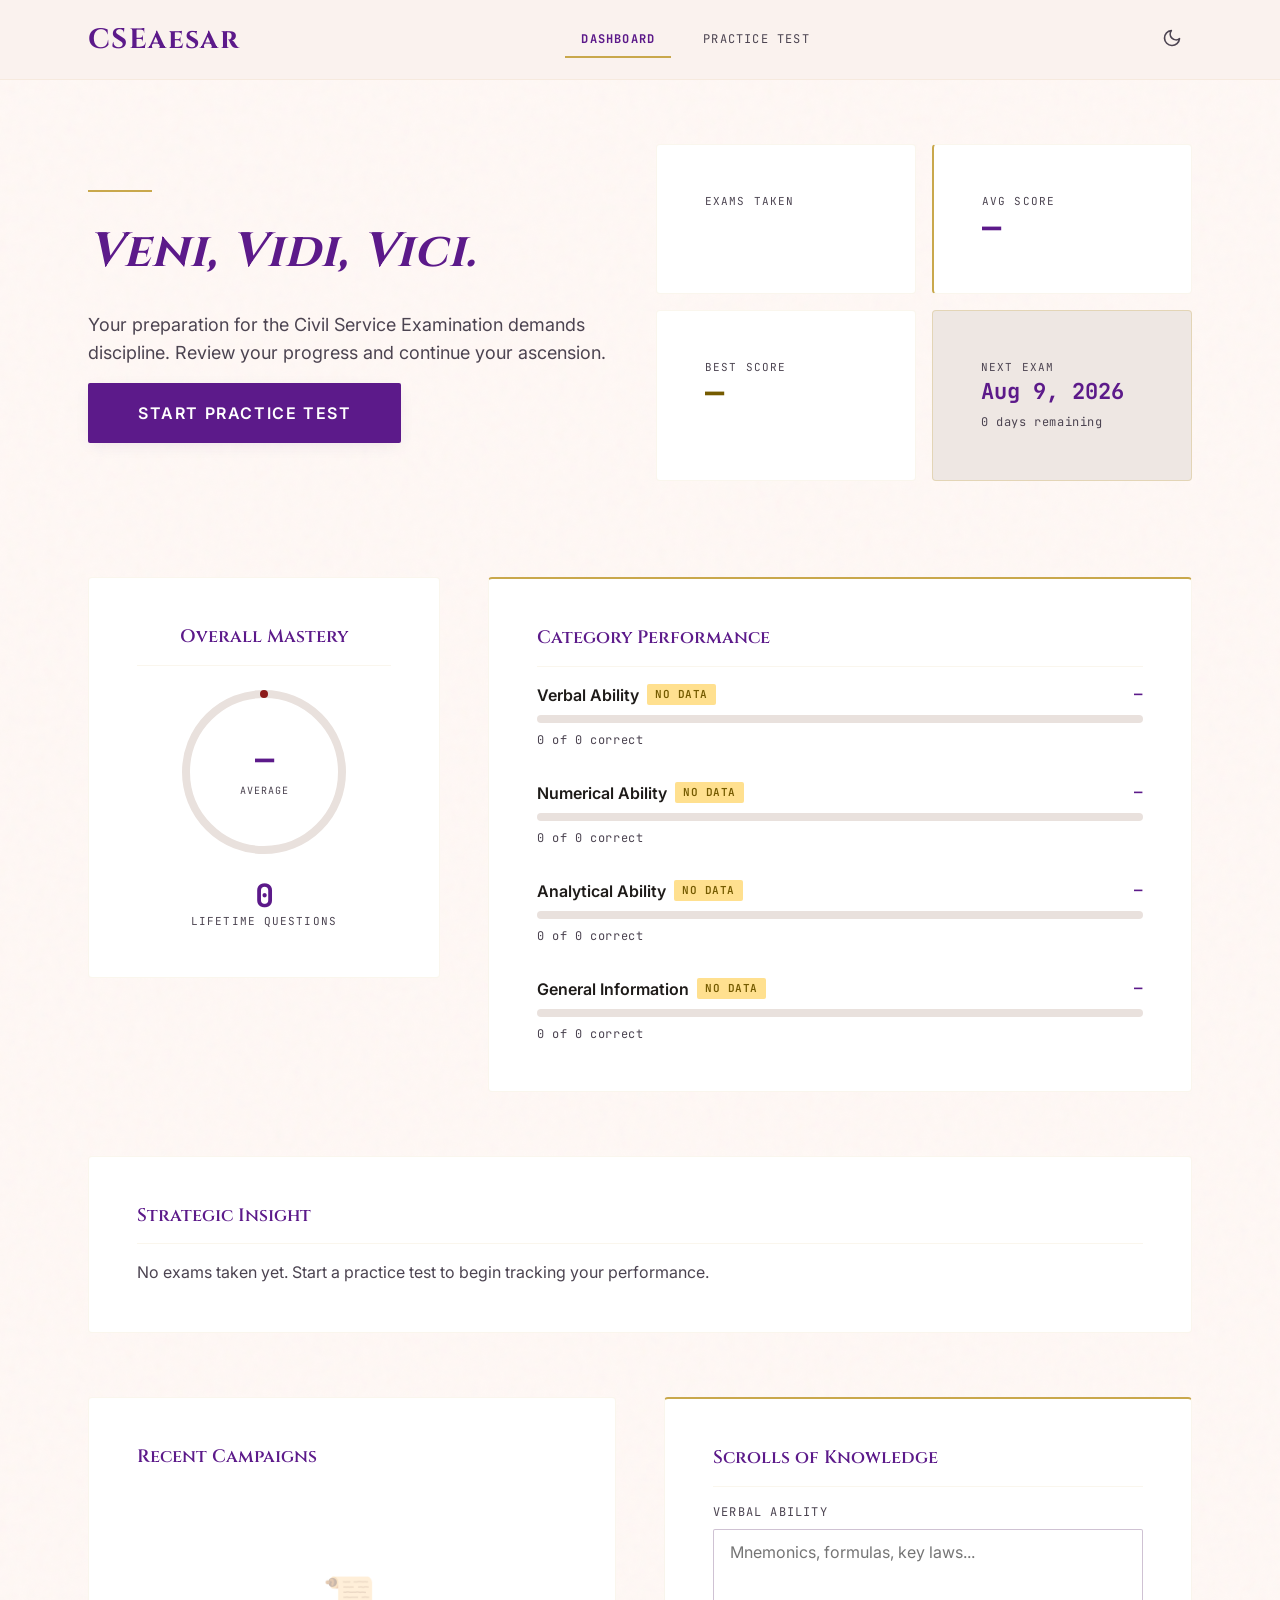
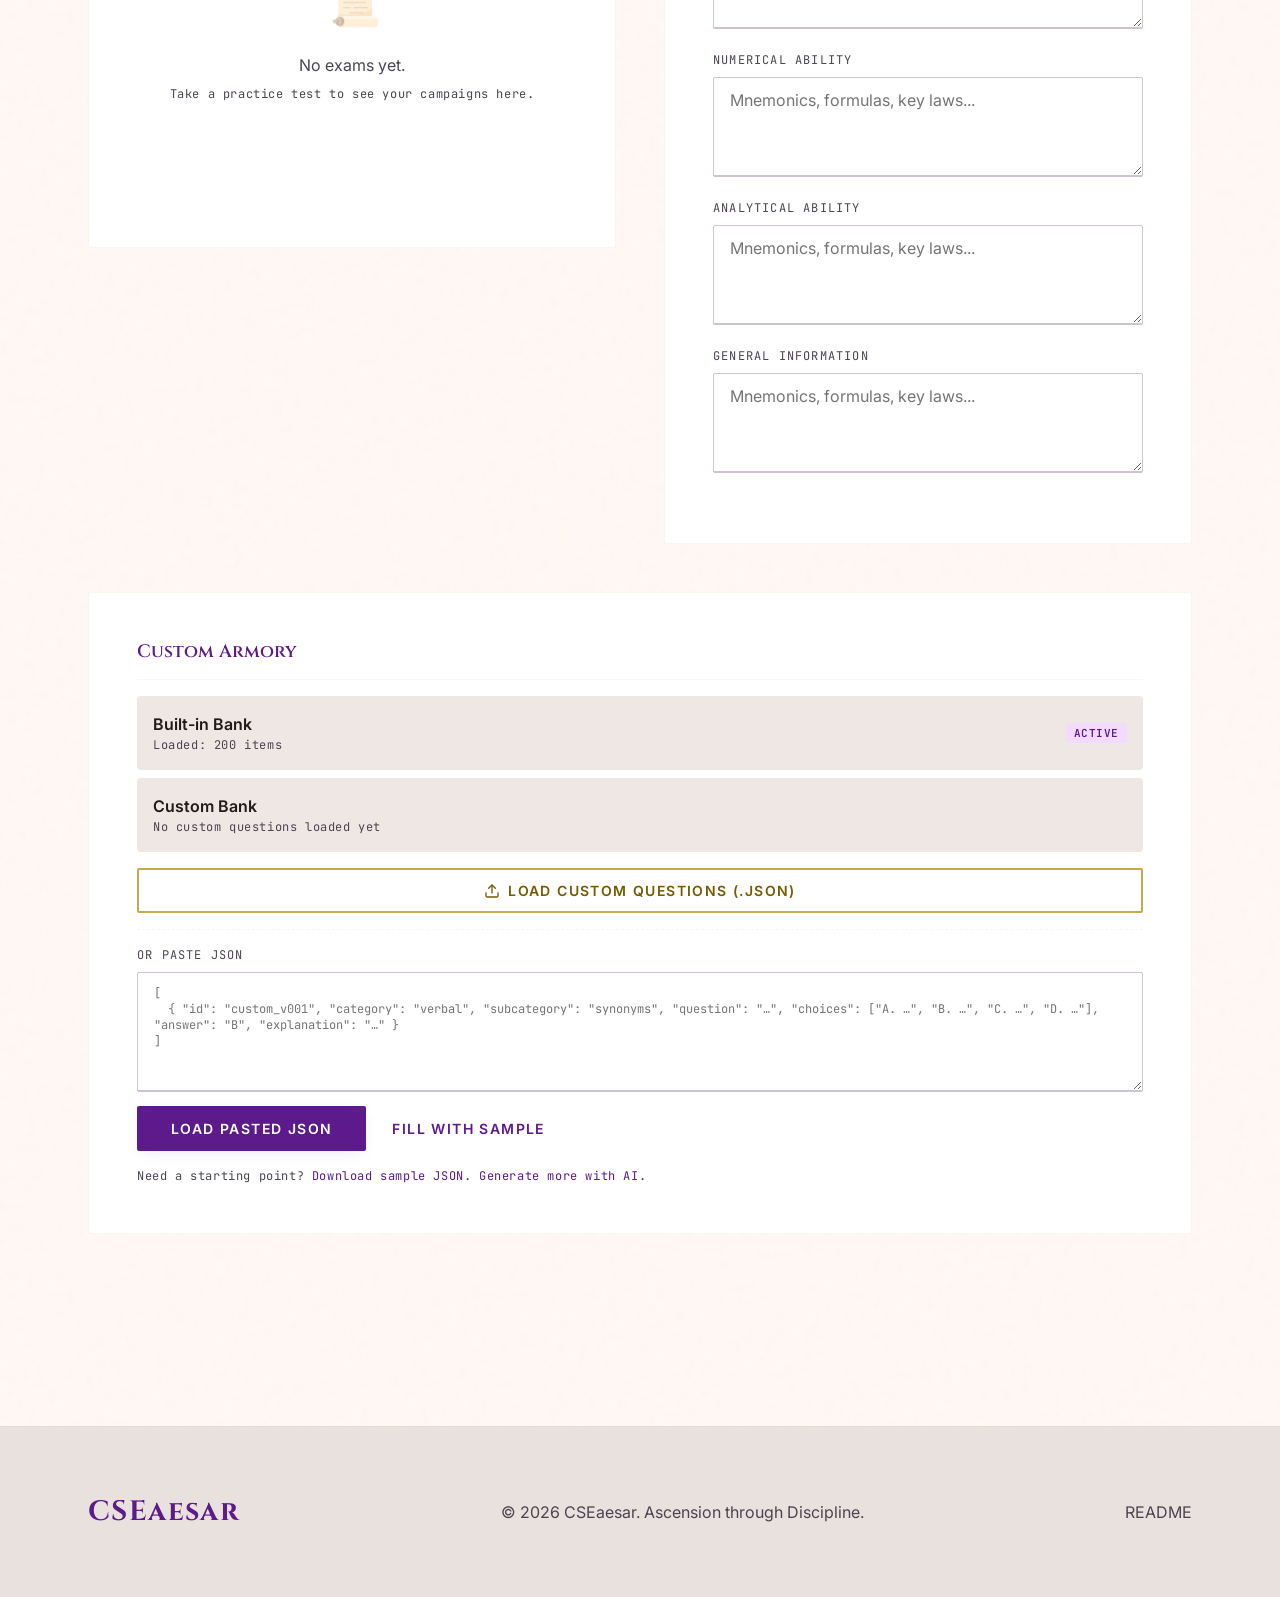
==== index.html @ 045bc3b1 "initialize cse reviewer website" ====
<!DOCTYPE html>
<html lang="en">
<head>
  <meta charset="utf-8">
  <meta name="viewport" content="width=device-width, initial-scale=1.0">
  <title>CSEaesar — Civil Service Exam Reviewer</title>
  <meta name="description" content="CSEaesar — free static reviewer for the Philippine Civil Service Examination (Professional level). 200+ practice items, mock exam with timer, custom question bank, progress tracking.">
  <meta name="theme-color" content="#5c1a8a">
  <meta name="color-scheme" content="light dark">

  <link rel="icon" type="image/svg+xml" href="data:image/svg+xml,%3Csvg xmlns='http://www.w3.org/2000/svg' viewBox='0 0 64 64'%3E%3Crect width='64' height='64' rx='12' fill='%235c1a8a'/%3E%3Ctext x='32' y='46' font-family='Georgia,serif' font-size='42' font-weight='700' fill='%23c9a84c' text-anchor='middle'%3EC%3C/text%3E%3C/svg%3E">

  <link rel="preconnect" href="https://fonts.googleapis.com">
  <link rel="preconnect" href="https://fonts.gstatic.com" crossorigin>
  <link href="https://fonts.googleapis.com/css2?family=Cinzel:wght@400;600;700&family=Inter:wght@400;500;600;700&family=JetBrains+Mono:wght@400;500;700&display=swap" rel="stylesheet">

  <link rel="stylesheet" href="css/style.css">

  <script>
    // Apply theme before paint to avoid flash.
    try {
      var s = JSON.parse(localStorage.getItem('cseasar_settings') || '{}');
      if (s.darkMode) document.documentElement.classList.add('dark');
    } catch (e) {}
  </script>
</head>
<body class="marble-bg">

  <main class="container" style="padding-top: var(--space-10); padding-bottom: var(--space-12);">
    <section id="hero" class="hero" style="margin-bottom: var(--space-12);"></section>

    <section style="margin-bottom: var(--space-10);">
      <div class="dashboard-mid" style="display: grid; grid-template-columns: 1fr; gap: var(--space-8);">
        <div id="mastery"></div>
        <div id="category-bars"></div>
      </div>
    </section>

    <section style="margin-bottom: var(--space-10);" id="recommendations"></section>

    <section>
      <div class="dashboard-bottom" style="display: grid; grid-template-columns: 1fr; gap: var(--space-8);">
        <div id="history"></div>
        <div id="notes"></div>
        <div id="custom-bank"></div>
      </div>
    </section>
  </main>

  <style>
    @media (min-width: 900px) {
      .dashboard-mid { grid-template-columns: 1fr 2fr !important; }
      .dashboard-bottom { grid-template-columns: 1fr 1fr !important; }
      .dashboard-bottom > #history,
      .dashboard-bottom > #notes { grid-column: span 1; }
      .dashboard-bottom > #custom-bank { grid-column: span 2; }
    }
  </style>

  <script src="data/questions.js"></script>
  <script src="js/app.js"></script>
  <script src="js/dashboard.js"></script>
  <noscript>
    <div style="padding: 2rem; text-align: center; font-family: sans-serif;">
      <h1>CSEaesar requires JavaScript</h1>
      <p>Please enable JavaScript to use the reviewer.</p>
    </div>
  </noscript>
</body>
</html>
---- css/style.css ----
/* CSEaesar - Imperial Clarity
 * Design tokens from DESIGN.md (Material 3-style) + PLAN §4 functional colors.
 * Vanilla CSS. No framework. Dark mode via .dark on <html>.
 */

/* =========================================================
   1. DESIGN TOKENS
   ========================================================= */
:root {
  /* Surfaces (light) */
  --surface-dim: #e0d8d5;
  --surface-bright: #fff8f5;
  --surface-lowest: #ffffff;
  --surface-low: #faf2ee;
  --surface: #f4ece8;
  --surface-high: #eee7e3;
  --surface-highest: #e9e1dd;
  --background: #fff8f5;

  /* Surfaces (dark) */
  --surface-dim-dark: #1c1917;
  --surface-lowest-dark: #1f1c1a;
  --surface-low-dark: #25211f;
  --surface-dark: #2a2624;
  --surface-high-dark: #322d2a;
  --surface-highest-dark: #3a342f;
  --background-dark: #16131200;

  /* On-surface */
  --on-surface: #1e1b19;
  --on-surface-variant: #4c4451;
  --on-surface-dark: #ede8df;
  --on-surface-variant-dark: #b6ada5;

  /* Primary - Imperial Purple */
  --primary: #5c1a8a;
  --primary-strong: #41006a;
  --primary-soft: #f3daff;
  --on-primary: #ffffff;
  --primary-tint: #7f41ad;

  /* Secondary - Roman Gold */
  --secondary: #c9a84c;
  --secondary-strong: #755b00;
  --secondary-soft: #ffe08f;
  --on-secondary: #ffffff;
  --on-secondary-dark: #241a00;
  --gold-line: rgba(201, 168, 76, 0.10);
  --gold-line-strong: rgba(201, 168, 76, 0.30);

  /* Outline */
  --outline: #7e7482;
  --outline-variant: #cfc2d3;
  --outline-dark: #6a6062;
  --outline-variant-dark: #4a4348;

  /* Functional (PLAN §4) */
  --pass: #2d7a47;
  --pass-soft: #d6eed8;
  --pass-dark: #3a9e5f;
  --fail: #8b1a1a;
  --fail-soft: #f4d7d7;
  --fail-dark: #b02020;
  --caution: #c47a00;
  --caution-soft: #f8e3b3;
  --caution-dark: #d4920a;

  /* Spacing */
  --space-1: 0.25rem;
  --space-2: 0.5rem;
  --space-3: 0.75rem;
  --space-4: 1rem;
  --space-5: 1.5rem;
  --space-6: 2rem;
  --space-8: 3rem;
  --space-10: 4rem;
  --space-12: 6rem;

  /* Radii */
  --r-sm: 0.125rem;
  --r-md: 0.25rem;
  --r-lg: 0.5rem;

  /* Type */
  --font-display: 'Cinzel', 'Times New Roman', serif;
  --font-body: 'Inter', -apple-system, BlinkMacSystemFont, sans-serif;
  --font-mono: 'JetBrains Mono', 'Courier New', monospace;

  /* Container */
  --container: 1200px;
  --gutter: 24px;
  --margin-m: 16px;
  --margin-d: 48px;

  /* Shadow (used sparingly per DESIGN.md) */
  --shadow-soft: 0 4px 16px -4px rgba(65, 0, 106, 0.10);
  --shadow-strong: 0 8px 24px -6px rgba(65, 0, 106, 0.18);
  --shadow-modal: 0 24px 48px -12px rgba(0, 0, 0, 0.25);
}

.dark {
  --background: #161312;
  --surface-dim: #1c1917;
  --surface-lowest: #1f1c1a;
  --surface-low: #25211f;
  --surface: #2a2624;
  --surface-high: #322d2a;
  --surface-highest: #3a342f;
  --on-surface: #ede8df;
  --on-surface-variant: #b6ada5;
  --outline: #8a8089;
  --outline-variant: #4a4348;
  --primary: #7b3fae;
  --primary-strong: #cf8eff;
  --primary-soft: #2e004d;
  --secondary: #d4af60;
  --secondary-strong: #e6c364;
  --secondary-soft: #584400;
  --on-secondary: #241a00;
  --gold-line: rgba(212, 175, 96, 0.08);
  --gold-line-strong: rgba(212, 175, 96, 0.20);
  --pass: #3a9e5f;
  --fail: #b02020;
  --caution: #d4920a;
}

/* =========================================================
   2. RESET + BASE
   ========================================================= */
*, *::before, *::after { box-sizing: border-box; }
html, body { margin: 0; padding: 0; }
body {
  font-family: var(--font-body);
  font-size: 16px;
  line-height: 1.5;
  color: var(--on-surface);
  background-color: var(--background);
  min-height: 100vh;
  -webkit-font-smoothing: antialiased;
}

h1, h2, h3, h4, h5, h6 { margin: 0; font-weight: 600; line-height: 1.25; }
p { margin: 0; }
button { font-family: inherit; cursor: pointer; border: none; background: none; color: inherit; }
input, select, textarea { font-family: inherit; color: inherit; }
a { color: var(--primary); text-decoration: none; transition: color 0.15s ease; }
a:hover { color: var(--primary-strong); }

/* Focus ring */
:focus-visible {
  outline: 2px solid var(--secondary);
  outline-offset: 2px;
  border-radius: var(--r-sm);
}

/* Marble texture overlay (subtle) */
.marble-bg {
  position: relative;
}
.marble-bg::before {
  content: '';
  position: absolute;
  inset: 0;
  background-image: url("data:image/svg+xml;utf8,<svg viewBox='0 0 200 200' xmlns='http://www.w3.org/2000/svg'><filter id='n'><feTurbulence type='fractalNoise' baseFrequency='0.65' numOctaves='3' stitchTiles='stitch'/></filter><rect width='100%' height='100%' filter='url(%23n)' opacity='0.03'/></svg>");
  pointer-events: none;
  z-index: 0;
}
.marble-bg > * { position: relative; z-index: 1; }

/* =========================================================
   3. LAYOUT
   ========================================================= */
.container {
  max-width: var(--container);
  margin: 0 auto;
  padding: 0 var(--margin-m);
}
@media (min-width: 768px) {
  .container { padding: 0 var(--margin-d); }
}
main { flex: 1; }
.flex { display: flex; }
.flex-col { flex-direction: column; }
.items-center { align-items: center; }
.items-start { align-items: flex-start; }
.justify-between { justify-content: space-between; }
.justify-center { justify-content: center; }
.gap-1 { gap: var(--space-1); }
.gap-2 { gap: var(--space-2); }
.gap-3 { gap: var(--space-3); }
.gap-4 { gap: var(--space-4); }
.gap-6 { gap: var(--space-6); }
.gap-8 { gap: var(--space-8); }
.grid { display: grid; }
.grid-2 { grid-template-columns: repeat(2, 1fr); }
@media (min-width: 768px) {
  .md\:grid-3 { grid-template-columns: repeat(3, 1fr); }
  .md\:grid-4 { grid-template-columns: repeat(4, 1fr); }
  .md\:grid-12 { grid-template-columns: repeat(12, 1fr); }
}
.py-8 { padding-top: var(--space-6); padding-bottom: var(--space-6); }
.py-12 { padding-top: var(--space-8); padding-bottom: var(--space-8); }
.px-3 { padding-left: var(--space-3); padding-right: var(--space-3); }
.px-4 { padding-left: var(--space-4); padding-right: var(--space-4); }
.px-6 { padding-left: var(--space-6); padding-right: var(--space-6); }
.px-8 { padding-left: var(--space-8); padding-right: var(--space-8); }
.py-2 { padding-top: var(--space-2); padding-bottom: var(--space-2); }
.py-3 { padding-top: var(--space-3); padding-bottom: var(--space-3); }
.py-4 { padding-top: var(--space-4); padding-bottom: var(--space-4); }
.py-6 { padding-top: var(--space-6); padding-bottom: var(--space-6); }
.space-y-2 > * + * { margin-top: var(--space-2); }
.space-y-3 > * + * { margin-top: var(--space-3); }
.space-y-4 > * + * { margin-top: var(--space-4); }
.space-y-6 > * + * { margin-top: var(--space-6); }
.space-y-8 > * + * { margin-top: var(--space-8); }
.space-y-12 > * + * { margin-top: var(--space-12); }
.mt-2 { margin-top: var(--space-2); }
.mt-4 { margin-top: var(--space-4); }
.mt-8 { margin-top: var(--space-8); }
.mb-2 { margin-bottom: var(--space-2); }
.mb-4 { margin-bottom: var(--space-4); }
.mb-8 { margin-bottom: var(--space-8); }
.w-full { width: 100%; }
.h-full { height: 100%; }
.text-center { text-align: center; }
.text-right { text-align: right; }
.shrink-0 { flex-shrink: 0; }
.hidden { display: none !important; }
.sr-only {
  position: absolute; width: 1px; height: 1px;
  padding: 0; margin: -1px; overflow: hidden;
  clip: rect(0,0,0,0); border: 0;
}

/* =========================================================
   4. TYPOGRAPHY
   ========================================================= */
.font-display { font-family: var(--font-display); }
.font-body { font-family: var(--font-body); }
.font-mono { font-family: var(--font-mono); }
.text-display {
  font-family: var(--font-display);
  font-size: 32px;
  font-weight: 700;
  letter-spacing: 0.02em;
  line-height: 1.15;
}
.text-headline {
  font-family: var(--font-display);
  font-size: 24px;
  font-weight: 600;
  line-height: 1.25;
  letter-spacing: 0.01em;
}
.text-title {
  font-family: var(--font-body);
  font-size: 18px;
  font-weight: 600;
  line-height: 1.4;
}
.text-body {
  font-family: var(--font-body);
  font-size: 16px;
  line-height: 1.5;
}
.text-body-lg {
  font-family: var(--font-body);
  font-size: 18px;
  line-height: 1.55;
}
.text-mono {
  font-family: var(--font-mono);
  font-size: 14px;
  letter-spacing: 0.05em;
}
.text-mono-sm {
  font-family: var(--font-mono);
  font-size: 12px;
  letter-spacing: 0.05em;
}
.text-label {
  font-family: var(--font-body);
  font-size: 12px;
  font-weight: 600;
  letter-spacing: 0.10em;
  text-transform: uppercase;
}
.text-muted { color: var(--on-surface-variant); }
.text-primary { color: var(--primary); }
.text-secondary { color: var(--secondary-strong); }
.text-pass { color: var(--pass); }
.text-fail { color: var(--fail); }
.text-caution { color: var(--caution); }

@media (min-width: 768px) {
  .text-display { font-size: 48px; }
}

/* =========================================================
   5. NAVBAR
   ========================================================= */
.navbar {
  position: sticky;
  top: 0;
  z-index: 50;
  background: var(--surface-low);
  border-bottom: 1px solid var(--gold-line);
  height: 80px;
  display: flex;
  align-items: center;
  backdrop-filter: blur(8px);
}
.dark .navbar { background: var(--surface-dim); }
.navbar-inner {
  display: flex;
  align-items: center;
  justify-content: space-between;
  width: 100%;
  height: 100%;
}
.navbar-logo {
  font-family: var(--font-display);
  font-size: 28px;
  font-weight: 700;
  color: var(--primary);
  letter-spacing: 0.05em;
}
.navbar-links {
  display: none;
  gap: var(--space-4);
}
@media (min-width: 768px) {
  .navbar-links { display: flex; }
}
.nav-link {
  font-family: var(--font-mono);
  font-size: 12px;
  letter-spacing: 0.10em;
  text-transform: uppercase;
  color: var(--on-surface-variant);
  padding: var(--space-2) var(--space-4);
  border-radius: var(--r-sm);
  transition: background 0.15s ease, color 0.15s ease;
}
.nav-link:hover { background: var(--surface-high); color: var(--primary); }
.nav-link.active {
  color: var(--primary);
  border-bottom: 2px solid var(--secondary);
  border-radius: 0;
  font-weight: 700;
}
.navbar-actions { display: flex; align-items: center; gap: var(--space-3); }
.icon-btn {
  width: 40px; height: 40px;
  border-radius: 50%;
  display: flex; align-items: center; justify-content: center;
  color: var(--on-surface-variant);
  transition: background 0.15s ease, color 0.15s ease;
}
.icon-btn:hover { background: var(--surface-high); color: var(--primary); }

/* =========================================================
   6. CARDS
   ========================================================= */
.card {
  background: var(--surface-lowest);
  border: 1px solid var(--gold-line);
  border-radius: var(--r-md);
  padding: var(--space-8);
  position: relative;
  transition: border-color 0.15s ease, transform 0.15s ease;
}
.dark .card { background: var(--surface-low); }
.card.gold-top { border-top: 2px solid var(--secondary); }
.card.gold-left { border-left: 2px solid var(--secondary); }
.card.featured {
  background: var(--surface-high);
  border-color: var(--gold-line-strong);
}
.dark .card.featured { background: var(--surface-high-dark); }
.card-title {
  font-family: var(--font-display);
  font-size: 18px;
  font-weight: 600;
  color: var(--primary);
  margin-bottom: var(--space-4);
  padding-bottom: var(--space-4);
  border-bottom: 1px solid var(--gold-line);
}

/* =========================================================
   7. BUTTONS
   ========================================================= */
.btn {
  display: inline-flex;
  align-items: center;
  justify-content: center;
  gap: var(--space-2);
  font-family: var(--font-body);
  font-size: 14px;
  font-weight: 600;
  letter-spacing: 0.10em;
  text-transform: uppercase;
  padding: var(--space-3) var(--space-6);
  border-radius: var(--r-sm);
  border: 2px solid transparent;
  cursor: pointer;
  transition: background 0.15s ease, color 0.15s ease, border-color 0.15s ease, transform 0.05s ease;
  user-select: none;
}
.btn svg { flex-shrink: 0; }
.btn:active { transform: translateY(1px); }
.btn:disabled { opacity: 0.5; cursor: not-allowed; }
.btn-primary {
  background: var(--primary);
  color: var(--on-primary);
  box-shadow: var(--shadow-soft);
}
.btn-primary:hover:not(:disabled) { background: var(--primary-strong); }
.btn-secondary {
  background: transparent;
  color: var(--secondary-strong);
  border-color: var(--secondary);
}
.btn-secondary:hover:not(:disabled) { background: var(--secondary-soft); }
.btn-ghost {
  background: transparent;
  color: var(--primary);
  padding: var(--space-2) var(--space-4);
}
.btn-ghost:hover:not(:disabled) { background: var(--surface-high); }
.btn-danger {
  background: transparent;
  color: var(--fail);
  border-color: var(--fail);
}
.btn-danger:hover:not(:disabled) { background: var(--fail-soft); }
.btn-sm { padding: var(--space-2) var(--space-4); font-size: 12px; }
.btn-lg { padding: var(--space-4) var(--space-8); font-size: 16px; }
.btn-block { width: 100%; }

/* =========================================================
   8. FORMS
   ========================================================= */
.form-group { margin-bottom: var(--space-4); }
.form-label {
  display: block;
  font-family: var(--font-mono);
  font-size: 12px;
  text-transform: uppercase;
  letter-spacing: 0.10em;
  color: var(--on-surface-variant);
  margin-bottom: var(--space-2);
}
.form-input,
.form-select,
.form-textarea {
  width: 100%;
  padding: var(--space-3) var(--space-4);
  background: var(--surface-lowest);
  border: 1px solid var(--outline-variant);
  border-bottom: 2px solid var(--outline-variant);
  border-radius: var(--r-sm);
  color: var(--on-surface);
  font-size: 16px;
  transition: border-color 0.15s ease;
}
.dark .form-input,
.dark .form-select,
.dark .form-textarea { background: var(--surface-low); }
.form-input:focus,
.form-select:focus,
.form-textarea:focus {
  outline: none;
  border-bottom-color: var(--secondary);
}
.form-textarea { resize: vertical; min-height: 100px; font-family: var(--font-body); }
.form-select { cursor: pointer; }
.form-radio-group { display: flex; flex-direction: column; gap: var(--space-3); }
.form-radio {
  display: flex;
  align-items: center;
  gap: var(--space-4);
  padding: var(--space-4);
  border: 1px solid var(--outline-variant);
  border-radius: var(--r-md);
  cursor: pointer;
  transition: border-color 0.15s ease, background 0.15s ease;
}
.form-radio:hover { background: var(--surface-low); }
.form-radio.selected { border-color: var(--secondary); background: var(--surface-low); }
.form-radio input { width: 18px; height: 18px; accent-color: var(--primary); }
.form-radio-text strong { display: block; font-size: 16px; }
.form-radio-text small { color: var(--on-surface-variant); font-size: 14px; }

/* Checkbox list */
.chip-group { display: flex; flex-wrap: wrap; gap: var(--space-2); }
.chip {
  display: inline-flex;
  align-items: center;
  gap: var(--space-2);
  padding: var(--space-2) var(--space-4);
  background: var(--surface-low);
  border: 1px solid var(--outline-variant);
  border-radius: var(--r-md);
  cursor: pointer;
  font-size: 14px;
  transition: all 0.15s ease;
}
.chip:hover { border-color: var(--secondary); }
.chip.selected { background: var(--primary); color: var(--on-primary); border-color: var(--primary); }
.chip input { display: none; }

/* =========================================================
   9. BADGES / PILLS
   ========================================================= */
.badge {
  display: inline-flex;
  align-items: center;
  padding: 2px var(--space-2);
  border-radius: var(--r-sm);
  font-family: var(--font-mono);
  font-size: 11px;
  font-weight: 600;
  letter-spacing: 0.05em;
  text-transform: uppercase;
}
.badge-pass { background: var(--pass-soft); color: var(--pass); }
.badge-fail { background: var(--fail-soft); color: var(--fail); }
.badge-caution { background: var(--caution-soft); color: var(--caution); }
.badge-primary { background: var(--primary-soft); color: var(--primary); }
.badge-secondary { background: var(--secondary-soft); color: var(--secondary-strong); }

/* =========================================================
   10. STAT BLOCKS
   ========================================================= */
.stat {
  display: flex;
  flex-direction: column;
  gap: var(--space-3);
}
.stat-label {
  display: block;
  font-family: var(--font-mono);
  font-size: 11px;
  text-transform: uppercase;
  letter-spacing: 0.10em;
  color: var(--on-surface-variant);
  white-space: nowrap;
}
.stat-value {
  display: block;
  font-family: var(--font-mono);
  font-size: 32px;
  font-weight: 700;
  color: var(--primary);
  line-height: 1.1;
  letter-spacing: -0.01em;
}
.stat-value.text-pass { color: var(--pass); }
.stat-value.text-fail { color: var(--fail); }
.stat-value.text-caution { color: var(--caution); }
.stat-value.text-secondary { color: var(--secondary-strong); }

/* =========================================================
   11. PROGRESS RING
   ========================================================= */
.progress-ring {
  position: relative;
  display: flex;
  align-items: center;
  justify-content: center;
}
.progress-ring svg { transform: rotate(-90deg); }
.progress-ring-track { stroke: var(--surface-highest); }
.dark .progress-ring-track { stroke: var(--surface-highest-dark); }
.progress-ring-fill { stroke: var(--secondary); transition: stroke-dasharray 0.6s ease; }
.progress-ring-fill.pass { stroke: var(--pass); }
.progress-ring-fill.fail { stroke: var(--fail); }
.progress-ring-fill.caution { stroke: var(--caution); }
.progress-ring-value {
  position: absolute;
  text-align: center;
}
.progress-ring-value .num {
  font-family: var(--font-mono);
  font-size: 32px;
  font-weight: 700;
  color: var(--primary);
  display: block;
  line-height: 1;
}
.progress-ring-value .lbl {
  font-family: var(--font-mono);
  font-size: 10px;
  text-transform: uppercase;
  letter-spacing: 0.10em;
  color: var(--on-surface-variant);
}

/* =========================================================
   12. PROGRESS BAR
   ========================================================= */
.progress-bar {
  width: 100%;
  height: 8px;
  background: var(--surface-highest);
  border-radius: 9999px;
  overflow: hidden;
  position: relative;
}
.progress-bar-fill {
  height: 100%;
  background: var(--secondary);
  border-radius: 9999px;
  transition: width 0.4s ease;
}
.progress-bar-fill.pass { background: var(--pass); }
.progress-bar-fill.fail { background: var(--fail); }
.progress-bar-fill.caution { background: var(--caution); }
.progress-bar-track-thin { height: 4px; }

/* =========================================================
   13. TABLE
   ========================================================= */
.table {
  width: 100%;
  border-collapse: collapse;
  font-size: 14px;
}
.table th {
  font-family: var(--font-mono);
  font-size: 11px;
  font-weight: 600;
  text-transform: uppercase;
  letter-spacing: 0.05em;
  text-align: left;
  color: var(--on-surface-variant);
  padding: var(--space-3);
  border-bottom: 1px solid var(--gold-line);
}
.table td {
  padding: var(--space-3);
  border-bottom: 1px solid var(--gold-line);
  color: var(--on-surface);
  font-family: var(--font-mono);
}
.table tbody tr { transition: background 0.15s ease; }
.table tbody tr:hover { background: var(--surface-low); }
.table-wrap { overflow-x: auto; }

/* =========================================================
   14. TEST PAGE - QUESTION CARDS
   ========================================================= */
.choice {
  display: flex;
  align-items: flex-start;
  gap: var(--space-4);
  padding: var(--space-4);
  border: 2px solid transparent;
  border-left: 2px solid var(--outline-variant);
  border-radius: var(--r-md);
  background: var(--surface-lowest);
  cursor: pointer;
  transition: border-color 0.15s ease, background 0.15s ease;
}
.dark .choice { background: var(--surface-low); }
.choice:hover { border-left-color: var(--secondary); }
.choice.selected {
  background: var(--primary-soft);
  border-color: var(--secondary);
}
.choice-letter {
  width: 32px; height: 32px;
  border: 1px solid var(--outline);
  border-radius: 50%;
  display: flex; align-items: center; justify-content: center;
  font-family: var(--font-mono);
  font-size: 14px;
  font-weight: 700;
  flex-shrink: 0;
  color: var(--on-surface);
  background: var(--surface-lowest);
}
.dark .choice-letter { background: var(--surface); }
.choice.selected .choice-letter {
  background: var(--primary);
  color: var(--on-primary);
  border-color: var(--primary);
}
.choice-text { padding-top: 2px; flex: 1; }

/* Question navigator grid */
.nav-grid {
  display: grid;
  grid-template-columns: repeat(5, 1fr);
  gap: var(--space-2);
}
@media (min-width: 768px) {
  .nav-grid { grid-template-columns: repeat(5, 1fr); }
}
.nav-cell {
  aspect-ratio: 1;
  display: flex;
  align-items: center;
  justify-content: center;
  border: 1px solid var(--outline-variant);
  border-radius: var(--r-sm);
  background: var(--surface-lowest);
  font-family: var(--font-mono);
  font-size: 12px;
  cursor: pointer;
  position: relative;
  transition: all 0.15s ease;
}
.dark .nav-cell { background: var(--surface-low); }
.nav-cell:hover { border-color: var(--secondary); }
.nav-cell.current {
  border: 2px solid var(--secondary);
  font-weight: 700;
  color: var(--primary);
}
.nav-cell.answered {
  background: var(--primary);
  color: var(--on-primary);
  border-color: var(--primary);
}
.nav-cell.flagged::after {
  content: '';
  position: absolute;
  top: 2px; right: 2px;
  width: 6px; height: 6px;
  background: var(--caution);
  border-radius: 50%;
}

/* =========================================================
   15. HERO + STAT GRID
   ========================================================= */
.hero {
  display: grid;
  grid-template-columns: 1fr;
  gap: var(--space-6);
  align-items: stretch;
}
@media (min-width: 768px) {
  .hero { grid-template-columns: 1fr 1fr; }
}
.hero-stats {
  display: grid;
  grid-template-columns: 1fr 1fr;
  gap: var(--space-4);
}
.tagline {
  font-family: var(--font-display);
  font-style: italic;
  color: var(--primary);
  margin-bottom: var(--space-4);
}

/* =========================================================
   16. EMPTY / ERROR STATES
   ========================================================= */
.empty-state {
  text-align: center;
  padding: var(--space-12) var(--space-4);
  color: var(--on-surface-variant);
}
.empty-state-icon {
  font-size: 48px;
  margin-bottom: var(--space-4);
  opacity: 0.4;
}

/* =========================================================
   17. RECOMMENDATIONS / INSIGHT CARD
   ========================================================= */
.insight {
  display: flex;
  align-items: center;
  gap: var(--space-4);
  padding: var(--space-4) var(--space-5);
  border-left: 4px solid var(--secondary);
  background: var(--surface-low);
  border-radius: var(--r-md);
}
.dark .insight { background: var(--surface-high); }
.insight-icon {
  width: 48px; height: 48px;
  border-radius: 50%;
  background: var(--secondary-soft);
  color: var(--secondary-strong);
  display: flex; align-items: center; justify-content: center;
  font-size: 24px;
  flex-shrink: 0;
}
.insight-content { flex: 1; }

/* =========================================================
   18. FOOTER
   ========================================================= */
.footer {
  margin-top: var(--space-12);
  padding: var(--space-10) 0;
  background: var(--surface-highest);
  border-top: 1px solid var(--gold-line);
  color: var(--on-surface-variant);
}
.dark .footer { background: var(--surface-dim); }
.footer-inner {
  display: flex;
  flex-direction: column;
  align-items: center;
  gap: var(--space-4);
  text-align: center;
}
@media (min-width: 768px) {
  .footer-inner { flex-direction: row; justify-content: space-between; text-align: left; }
}
.footer-links { display: flex; gap: var(--space-5); font-family: var(--font-mono); font-size: 12px; }
.footer-links a, .footer a { color: var(--on-surface-variant); }
.footer-links a:hover, .footer a:hover { color: var(--primary); }

/* =========================================================
   19. UTILITIES
   ========================================================= */
.divider {
  height: 1px;
  background: var(--gold-line);
  margin: var(--space-4) 0;
}
.muted-block {
  background: var(--surface-high);
  border-radius: var(--r-md);
  padding: var(--space-4);
}
.dark .muted-block { background: var(--surface-high-dark); }
.muted-block.dashed {
  border: 1px dashed var(--primary);
  background: transparent;
}

/* Modal */
.modal-backdrop {
  position: fixed;
  inset: 0;
  background: rgba(0, 0, 0, 0.45);
  display: flex;
  align-items: center;
  justify-content: center;
  z-index: 100;
  padding: var(--space-4);
}
.modal {
  background: var(--surface-lowest);
  border-radius: var(--r-md);
  padding: var(--space-6);
  max-width: 480px;
  width: 100%;
  box-shadow: var(--shadow-modal);
  border: 1px solid var(--gold-line);
}
.dark .modal { background: var(--surface-low); }

/* Toast / banner */
.banner {
  position: fixed;
  top: 100px;
  left: 50%;
  transform: translateX(-50%);
  padding: var(--space-3) var(--space-5);
  border-radius: var(--r-md);
  z-index: 60;
  font-family: var(--font-mono);
  font-size: 14px;
  box-shadow: var(--shadow-strong);
  border: 1px solid var(--fail);
  background: var(--fail-soft);
  color: var(--fail);
}
.dark .banner { background: rgba(176, 32, 32, 0.15); }

/* Category tag in test */
.cat-tag {
  display: inline-block;
  padding: 2px var(--space-3);
  background: var(--surface-high);
  color: var(--on-surface);
  border-radius: var(--r-sm);
  font-family: var(--font-mono);
  font-size: 12px;
}
.dark .cat-tag { background: var(--surface-high-dark); }

/* Decorative divider line */
.gold-rule {
  height: 2px;
  background: var(--secondary);
  width: 64px;
  margin: var(--space-2) 0 var(--space-4);
}

/* =========================================================
   20. RESPONSIVE HELPERS
   ========================================================= */
@media (max-width: 767px) {
  .hide-mobile { display: none; }
}
@media (min-width: 768px) {
  .hide-desktop { display: none; }
}

/* Reduced motion */
@media (prefers-reduced-motion: reduce) {
  *, *::before, *::after {
    animation-duration: 0.01ms !important;
    animation-iteration-count: 1 !important;
    transition-duration: 0.01ms !important;
  }
  .timer-ring.danger .timer-ring-fill { animation: none !important; }
}

/* Print */
@media print {
  /* Hide chrome */
  .navbar, .footer, .icon-btn, .btn, .actions-row, .readme-topbar, .banner, .tab-warning, .timer-ring { display: none !important; }
  /* Force light theme for paper */
  html, html.dark, body { background: #fff !important; color: #000 !important; }
  .card, .review-item, .muted-block, .form-radio, .chip, .nav-cell, .choice, .insight, .review-explain {
    background: #fff !important; color: #000 !important; border-color: #888 !important;
    box-shadow: none !important;
  }
  .text-primary, .text-pass, .text-fail, .text-caution, .text-secondary, .text-muted { color: #000 !important; }
  .progress-bar { background: #eee !important; }
  .progress-bar-fill.pass { background: #2d7a47 !important; }
  .progress-bar-fill.fail { background: #8b1a1a !important; }
  .progress-bar-fill.caution { background: #c47a00 !important; }
  .badge { background: transparent !important; color: #000 !important; border: 1px solid #000 !important; }
  .review-item, .insight { page-break-inside: avoid; break-inside: avoid; }
  body { font-size: 12px; }
  .text-display { font-size: 36px !important; }
  .text-headline { font-size: 20px !important; }
  .container { max-width: 100% !important; padding: 0 !important; margin: 0 !important; }
  main { padding: 0 !important; }
  a { color: #000 !important; text-decoration: none !important; }
  /* Avoid breaking inside the review items / cards */
  .card { page-break-inside: avoid; }
  .gold-rule, .gold-header, .gold-left { border-color: #888 !important; }
  .banner { display: none !important; }
  .flex { display: block !important; }
  .grid { display: block !important; }
  .space-y-3 > * + *, .space-y-4 > * + *, .space-y-6 > * + *, .space-y-8 > * + *, .space-y-12 > * + * { margin-top: 8pt !important; }
  .hero { display: block !important; }
  .hero-stats { display: block !important; }
  .hero-stats > * { margin-bottom: 8pt; }
  .progress-ring svg { display: none; }
  .progress-ring-value { position: static !important; }
  /* Show the question's nav grid as a small text list, not a 5-col grid */
  .nav-grid { display: block !important; column-count: 10; column-gap: 4pt; }
  .nav-cell { display: inline-block; width: auto; min-width: 18pt; padding: 2pt 4pt; margin: 1pt; aspect-ratio: auto; }
}

/* =========================================================
   21. EXAM LAYOUT
   ========================================================= */
#exam-main { grid-template-columns: 1fr; }
@media (min-width: 900px) {
  #exam-main { grid-template-columns: 2fr 1fr; }
}

/* =========================================================
   22. TIMER RING (mock exam)
   ========================================================= */
.timer-ring {
  position: relative;
  width: 64px;
  height: 64px;
  display: flex;
  align-items: center;
  justify-content: center;
}
.timer-ring-track { stroke: var(--surface-highest); }
.dark .timer-ring-track { stroke: var(--surface-highest-dark); }
.timer-ring-fill {
  stroke: var(--secondary);
  transition: stroke-dasharray 0.95s linear, stroke 0.3s ease;
}
.timer-ring.warn .timer-ring-fill { stroke: var(--caution); }
.timer-ring.danger .timer-ring-fill { stroke: var(--fail); animation: ring-pulse 1s ease-in-out infinite; }
.timer-ring-center {
  position: absolute;
  inset: 0;
  display: flex;
  flex-direction: column;
  align-items: center;
  justify-content: center;
  pointer-events: none;
  line-height: 1;
}
.timer-ring-value {
  font-size: 13px;
  font-weight: 700;
  color: var(--secondary-strong);
}
.timer-ring.danger .timer-ring-value { color: var(--fail); }
.timer-ring.warn .timer-ring-value { color: var(--caution); }
.timer-ring-label {
  font-size: 8px;
  text-transform: uppercase;
  letter-spacing: 0.10em;
  color: var(--on-surface-variant);
  margin-top: 1px;
}
@keyframes ring-pulse {
  0%, 100% { transform: rotate(-90deg) scale(1); }
  50%      { transform: rotate(-90deg) scale(1.04); }
}
.timer-ring.danger svg { transform-origin: 32px 32px; }

/* =========================================================
   23. FLAG BUTTON
   ========================================================= */
.flag-btn {
  display: inline-flex;
  align-items: center;
  gap: var(--space-2);
  padding: var(--space-2) var(--space-3);
  background: transparent;
  border: 1px solid transparent;
  border-radius: var(--r-sm);
  color: var(--on-surface-variant);
  font-family: var(--font-body);
  font-size: 13px;
  font-weight: 500;
  cursor: pointer;
  transition: all 0.15s ease;
}
.flag-btn:hover { color: var(--caution); background: var(--caution-soft); border-color: var(--caution-soft); }
.flag-btn.active { color: var(--caution); background: var(--caution-soft); border-color: var(--caution); }
.flag-btn svg { flex-shrink: 0; }
.dark .flag-btn.active { color: var(--caution); background: rgba(212, 146, 10, 0.18); }
.dark .flag-btn:hover { background: rgba(212, 146, 10, 0.12); }

/* =========================================================
   24. ANSWER REVIEW
   ========================================================= */
.review-item {
  padding: var(--space-4);
  border-radius: var(--r-md);
  background: var(--surface-lowest);
  border: 1px solid var(--gold-line);
  border-left: 3px solid var(--surface-highest);
}
.dark .review-item { background: var(--surface-low); border-left-color: var(--surface-highest-dark); }
.review-item.right { border-left-color: var(--pass); }
.review-item.wrong { border-left-color: var(--fail); }
.review-item.flagged { box-shadow: inset 3px 0 0 0 var(--caution); }
.review-icon {
  display: inline-flex;
  align-items: center;
  justify-content: center;
  width: 22px;
  height: 22px;
  border-radius: 50%;
  color: var(--on-primary);
}
.review-item.right .review-icon { background: var(--pass); }
.review-item.wrong .review-icon { background: var(--fail); }
.review-explain {
  font-size: 14px;
  color: var(--on-surface-variant);
  background: var(--surface-high);
  border-left: 2px solid var(--secondary);
  padding: var(--space-2) var(--space-3);
  border-radius: var(--r-sm);
  font-style: italic;
}
.dark .review-explain { background: var(--surface-high-dark); }

/* =========================================================
   25. BANNER (tab warning)
   ========================================================= */
.banner {
  position: fixed;
  top: 100px;
  left: 50%;
  transform: translateX(-50%);
  padding: var(--space-3) var(--space-5);
  border-radius: var(--r-md);
  z-index: 60;
  font-family: var(--font-mono);
  font-size: 14px;
  box-shadow: var(--shadow-strong);
  border: 1px solid var(--caution);
  background: var(--caution-soft);
  color: var(--caution);
  display: flex;
  align-items: center;
  animation: banner-in 0.2s ease;
}
@keyframes banner-in {
  from { opacity: 0; transform: translate(-50%, -8px); }
  to   { opacity: 1; transform: translate(-50%, 0); }
}
.dark .banner { background: rgba(212, 146, 10, 0.15); }
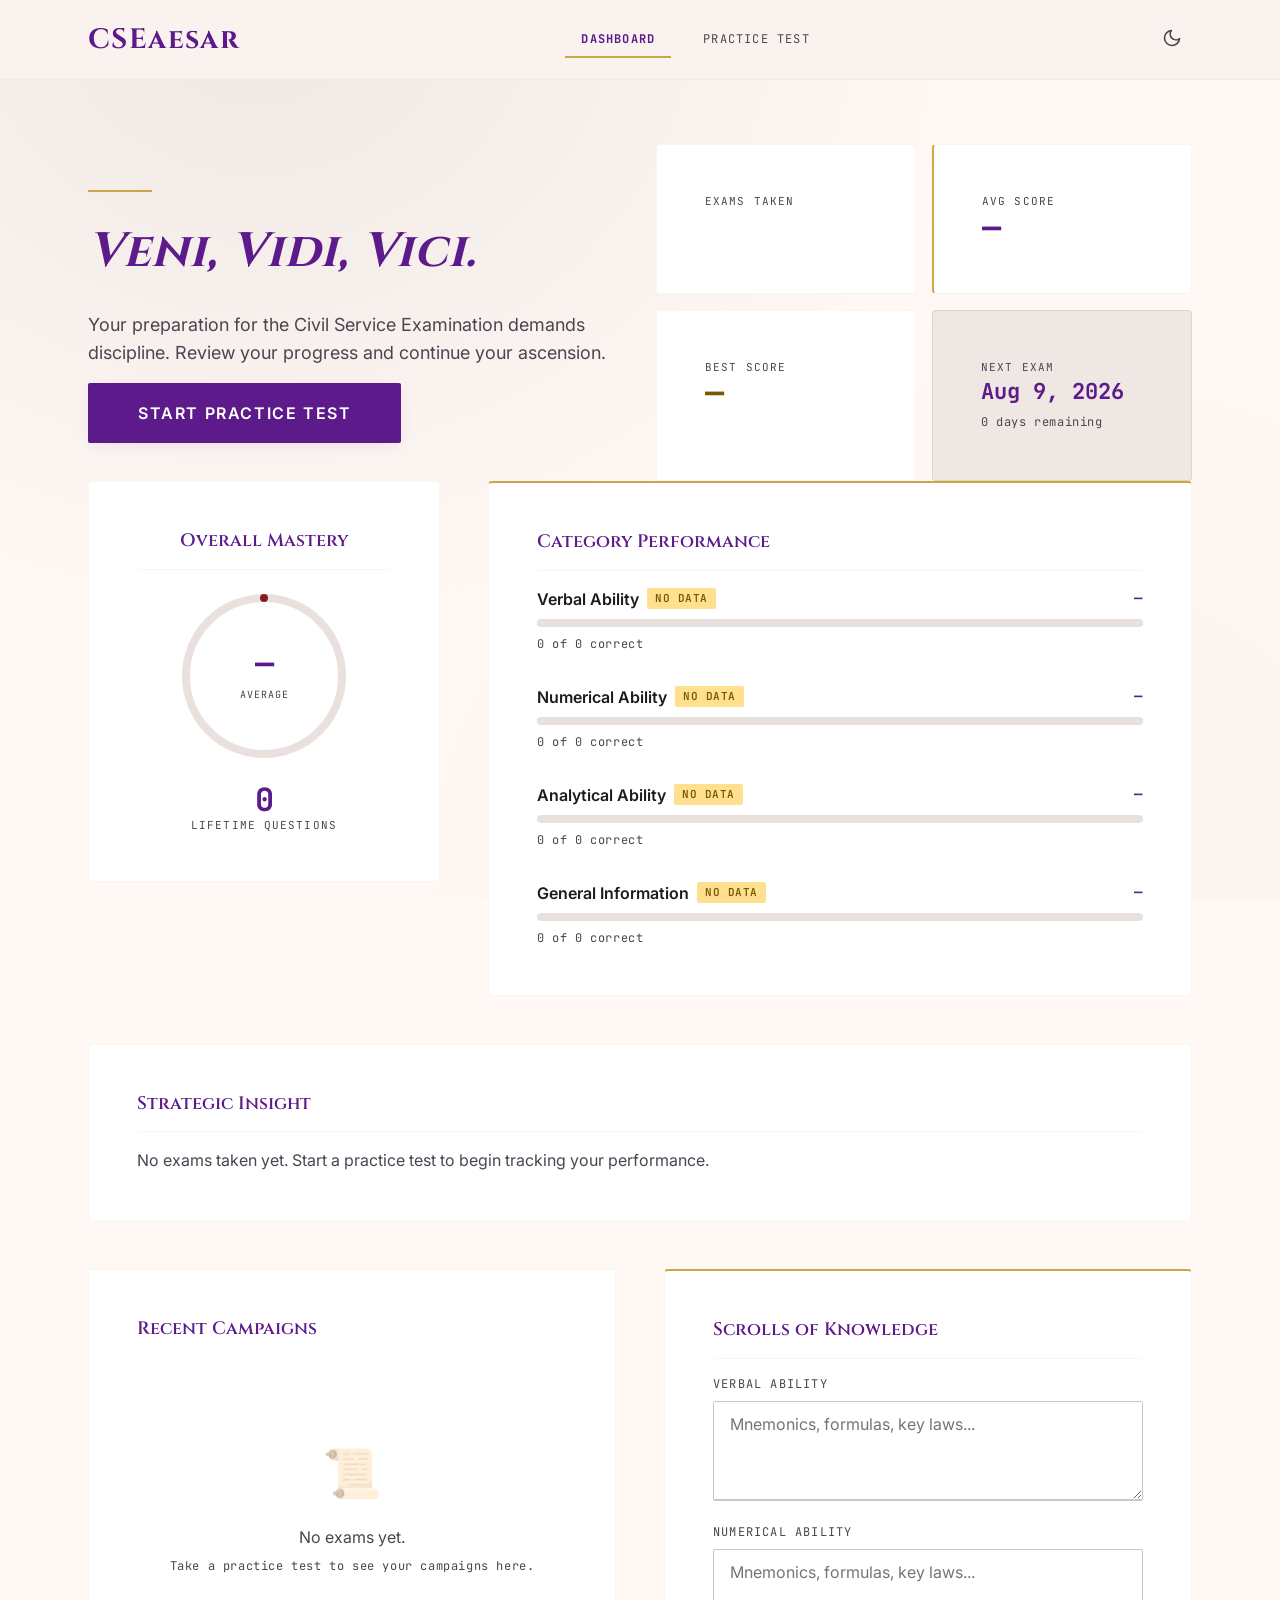
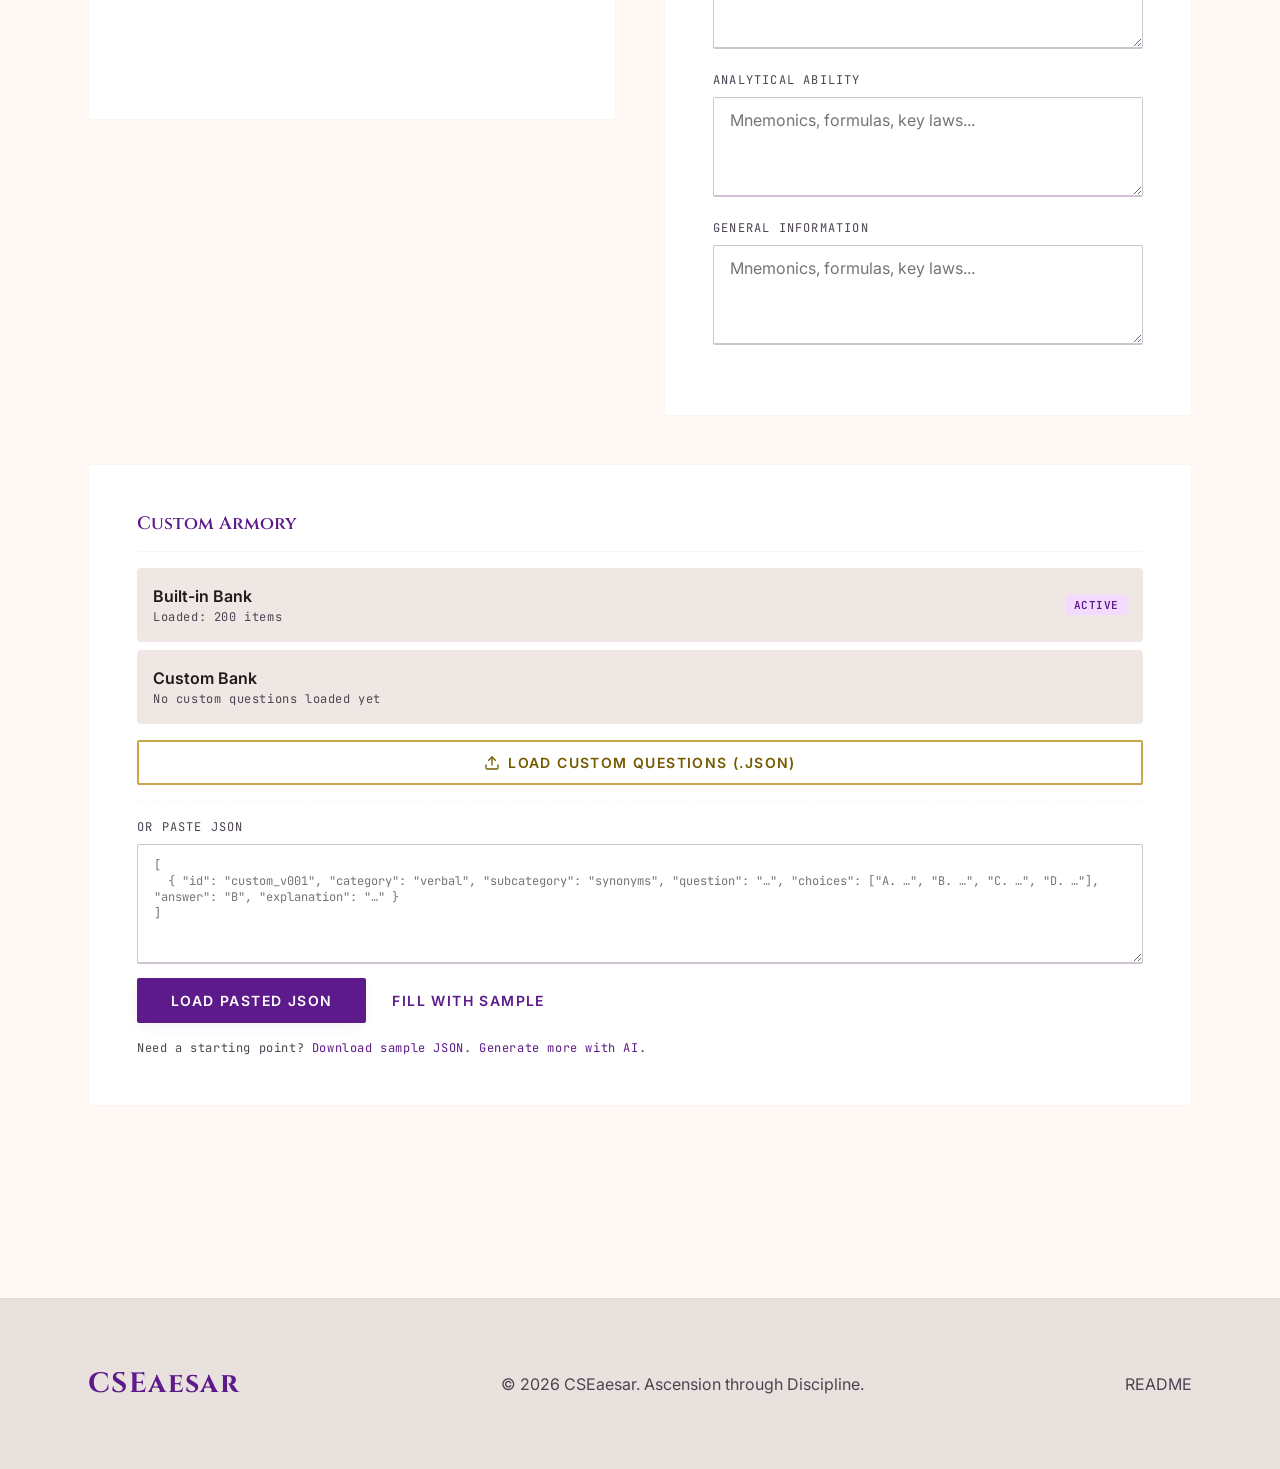
==== commit cc1e3ee0: "Updated mobile view" ====
--- a/index.html
+++ b/index.html
@@ -26,17 +26,17 @@
 </head>
 <body class="marble-bg">
 
-  <main class="container" style="padding-top: var(--space-10); padding-bottom: var(--space-12);">
-    <section id="hero" class="hero" style="margin-bottom: var(--space-12);"></section>
+  <main class="container main-padding">
+    <section id="hero" class="hero"></section>
 
-    <section style="margin-bottom: var(--space-10);">
+    <section class="section-gap">
       <div class="dashboard-mid" style="display: grid; grid-template-columns: 1fr; gap: var(--space-8);">
         <div id="mastery"></div>
         <div id="category-bars"></div>
       </div>
     </section>
 
-    <section style="margin-bottom: var(--space-10);" id="recommendations"></section>
+    <section class="section-gap" id="recommendations"></section>
 
     <section>
       <div class="dashboard-bottom" style="display: grid; grid-template-columns: 1fr; gap: var(--space-8);">
--- a/css/style.css
+++ b/css/style.css
@@ -143,7 +143,7 @@
 p { margin: 0; }
 button { font-family: inherit; cursor: pointer; border: none; background: none; color: inherit; }
 input, select, textarea { font-family: inherit; color: inherit; }
-a { color: var(--primary); text-decoration: none; transition: color 0.15s ease; }
+a { color: var(--primary); text-decoration: none; transition: color 0.1s ease, text-decoration-color 0.1s ease; }
 a:hover { color: var(--primary-strong); }
 
 /* Focus ring */
@@ -153,19 +153,15 @@
   border-radius: var(--r-sm);
 }
 
-/* Marble texture overlay (subtle) */
+/* Subtle background texture (CSS only, no SVG filter for perf) */
 .marble-bg {
-  position: relative;
-}
-.marble-bg::before {
-  content: '';
-  position: absolute;
-  inset: 0;
-  background-image: url("data:image/svg+xml;utf8,<svg viewBox='0 0 200 200' xmlns='http://www.w3.org/2000/svg'><filter id='n'><feTurbulence type='fractalNoise' baseFrequency='0.65' numOctaves='3' stitchTiles='stitch'/></filter><rect width='100%' height='100%' filter='url(%23n)' opacity='0.03'/></svg>");
-  pointer-events: none;
-  z-index: 0;
-}
-.marble-bg > * { position: relative; z-index: 1; }
+  background-color: var(--background);
+  background-image:
+    radial-gradient(at 20% 0%, var(--surface-high) 0%, transparent 50%),
+    radial-gradient(at 80% 100%, var(--surface-low) 0%, transparent 50%);
+  background-attachment: fixed;
+  min-height: 100vh;
+}
 
 /* =========================================================
    3. LAYOUT
@@ -179,6 +175,8 @@
   .container { padding: 0 var(--margin-d); }
 }
 main { flex: 1; }
+.main-padding { padding-top: var(--space-10); padding-bottom: var(--space-12); }
+.section-gap { margin-bottom: var(--space-8); }
 .flex { display: flex; }
 .flex-col { flex-direction: column; }
 .items-center { align-items: center; }
@@ -291,6 +289,8 @@
 .text-pass { color: var(--pass); }
 .text-fail { color: var(--fail); }
 .text-caution { color: var(--caution); }
+.score-big { font-family: var(--font-display); font-size: 56px; font-weight: 700; color: var(--primary); }
+.score-pct { font-family: var(--font-display); font-size: 40px; font-weight: 700; color: var(--primary); }
 
 @media (min-width: 768px) {
   .text-display { font-size: 48px; }
@@ -340,7 +340,7 @@
   color: var(--on-surface-variant);
   padding: var(--space-2) var(--space-4);
   border-radius: var(--r-sm);
-  transition: background 0.15s ease, color 0.15s ease;
+  transition: border-color 0.1s ease;
 }
 .nav-link:hover { background: var(--surface-high); color: var(--primary); }
 .nav-link.active {
@@ -355,7 +355,7 @@
   border-radius: 50%;
   display: flex; align-items: center; justify-content: center;
   color: var(--on-surface-variant);
-  transition: background 0.15s ease, color 0.15s ease;
+  transition: border-color 0.1s ease;
 }
 .icon-btn:hover { background: var(--surface-high); color: var(--primary); }
 
@@ -368,7 +368,7 @@
   border-radius: var(--r-md);
   padding: var(--space-8);
   position: relative;
-  transition: border-color 0.15s ease, transform 0.15s ease;
+  transition: border-color 0.1s ease;
 }
 .dark .card { background: var(--surface-low); }
 .card.gold-top { border-top: 2px solid var(--secondary); }
@@ -405,7 +405,7 @@
   border-radius: var(--r-sm);
   border: 2px solid transparent;
   cursor: pointer;
-  transition: background 0.15s ease, color 0.15s ease, border-color 0.15s ease, transform 0.05s ease;
+  transition: border-color 0.1s ease, transform 0.05s ease;
   user-select: none;
 }
 .btn svg { flex-shrink: 0; }
@@ -463,7 +463,7 @@
   border-radius: var(--r-sm);
   color: var(--on-surface);
   font-size: 16px;
-  transition: border-color 0.15s ease;
+  transition: border-color 0.1s ease;
 }
 .dark .form-input,
 .dark .form-select,
@@ -485,7 +485,7 @@
   border: 1px solid var(--outline-variant);
   border-radius: var(--r-md);
   cursor: pointer;
-  transition: border-color 0.15s ease, background 0.15s ease;
+  transition: border-color 0.1s ease;
 }
 .form-radio:hover { background: var(--surface-low); }
 .form-radio.selected { border-color: var(--secondary); background: var(--surface-low); }
@@ -505,7 +505,7 @@
   border-radius: var(--r-md);
   cursor: pointer;
   font-size: 14px;
-  transition: all 0.15s ease;
+  transition: border-color 0.1s ease;
 }
 .chip:hover { border-color: var(--secondary); }
 .chip.selected { background: var(--primary); color: var(--on-primary); border-color: var(--primary); }
@@ -645,7 +645,7 @@
   color: var(--on-surface);
   font-family: var(--font-mono);
 }
-.table tbody tr { transition: background 0.15s ease; }
+.table tbody tr { transition: background 0.1s ease; }
 .table tbody tr:hover { background: var(--surface-low); }
 .table-wrap { overflow-x: auto; }
 
@@ -662,7 +662,7 @@
   border-radius: var(--r-md);
   background: var(--surface-lowest);
   cursor: pointer;
-  transition: border-color 0.15s ease, background 0.15s ease;
+  transition: border-color 0.1s ease;
 }
 .dark .choice { background: var(--surface-low); }
 .choice:hover { border-left-color: var(--secondary); }
@@ -711,7 +711,7 @@
   font-size: 12px;
   cursor: pointer;
   position: relative;
-  transition: all 0.15s ease;
+  transition: border-color 0.1s ease;
 }
 .dark .nav-cell { background: var(--surface-low); }
 .nav-cell:hover { border-color: var(--secondary); }
@@ -905,6 +905,91 @@
    ========================================================= */
 @media (max-width: 767px) {
   .hide-mobile { display: none; }
+
+  /* Cards: 48px → 20px padding on mobile */
+  .card { padding: var(--space-5); }
+  .card-title { margin-bottom: var(--space-3); padding-bottom: var(--space-3); font-size: 16px; }
+
+  /* Navbar: shorter, show compact nav links */
+  .navbar { height: 60px; }
+  .navbar-logo { font-size: 22px; }
+  .navbar-links { display: flex; gap: var(--space-2); }
+  .nav-link { padding: var(--space-1) var(--space-2); font-size: 10px; }
+
+  /* Icon buttons: 40px → 44px for touch */
+  .icon-btn { width: 44px; height: 44px; }
+
+  /* Stat values: 32px → 24px on mobile */
+  .stat-value { font-size: 24px; }
+  .stat-label { font-size: 10px; }
+
+  /* Hero stats: 2x2 → 2x2 but tighter gap */
+  .hero-stats { gap: var(--space-3); }
+
+  /* Footer: less padding */
+  .footer { padding: var(--space-6) 0; margin-top: var(--space-8); }
+  .footer-inner { gap: var(--space-2); }
+
+  /* Text sizes */
+  .text-display { font-size: 28px; }
+  .text-headline { font-size: 20px; }
+  .text-body-lg { font-size: 16px; }
+
+  /* Progress ring: smaller on mobile */
+  .progress-ring-value .num { font-size: 24px; }
+
+  /* Choices: slightly less padding */
+  .choice { padding: var(--space-3); }
+  .choice-letter { width: 28px; height: 28px; font-size: 13px; }
+
+  /* Nav grid: keep 5 cols but smaller cells */
+  .nav-cell { font-size: 11px; }
+
+  /* Chips: bigger touch target */
+  .chip { padding: var(--space-3) var(--space-4); min-height: 44px; }
+
+  /* Flag button: bigger touch target */
+  .flag-btn { padding: var(--space-3) var(--space-4); min-height: 44px; }
+
+  /* Form radios: less padding */
+  .form-radio { padding: var(--space-3); gap: var(--space-3); }
+  .form-radio-text strong { font-size: 15px; }
+  .form-radio-text small { font-size: 13px; }
+
+  /* Main padding + section gaps: reduce */
+  .main-padding { padding-top: var(--space-6) !important; padding-bottom: var(--space-8) !important; }
+  .section-gap { margin-bottom: var(--space-6) !important; }
+
+  /* Dashboard mid/bottom gaps: reduce */
+  .dashboard-mid, .dashboard-bottom { gap: var(--space-6) !important; }
+
+  /* Buttons: full-width on mobile in exam footer */
+  .btn { padding: var(--space-3) var(--space-4); font-size: 13px; }
+
+  /* Modal: less padding, full-width */
+  .modal { padding: var(--space-4); max-width: calc(100vw - 32px); }
+  .modal-backdrop { padding: var(--space-2); }
+  /* Stack AI prompt inputs vertically */
+  .modal .grid[style*="1fr 2fr 2fr"] { grid-template-columns: 1fr !important; }
+
+  /* Banner: smaller, wraps */
+  .banner { top: 70px; font-size: 12px; padding: var(--space-2) var(--space-3); left: var(--space-2); right: var(--space-2); transform: none; width: auto; }
+  .dark .banner { left: var(--space-2); right: var(--space-2); }
+
+  /* Table: tighter */
+  .table { font-size: 12px; }
+  .table th, .table td { padding: var(--space-2); }
+
+  /* Review items: tighter */
+  .review-item { padding: var(--space-3); }
+
+  /* Insights: smaller icon */
+  .insight { padding: var(--space-3); gap: var(--space-3); }
+  .insight-icon { width: 36px; height: 36px; font-size: 18px; }
+
+  /* Results screen: smaller scores */
+  .score-big { font-size: 36px !important; }
+  .score-pct { font-size: 28px !important; }
 }
 @media (min-width: 768px) {
   .hide-desktop { display: none; }
@@ -1033,7 +1118,7 @@
   font-size: 13px;
   font-weight: 500;
   cursor: pointer;
-  transition: all 0.15s ease;
+  transition: border-color 0.1s ease;
 }
 .flag-btn:hover { color: var(--caution); background: var(--caution-soft); border-color: var(--caution-soft); }
 .flag-btn.active { color: var(--caution); background: var(--caution-soft); border-color: var(--caution); }
